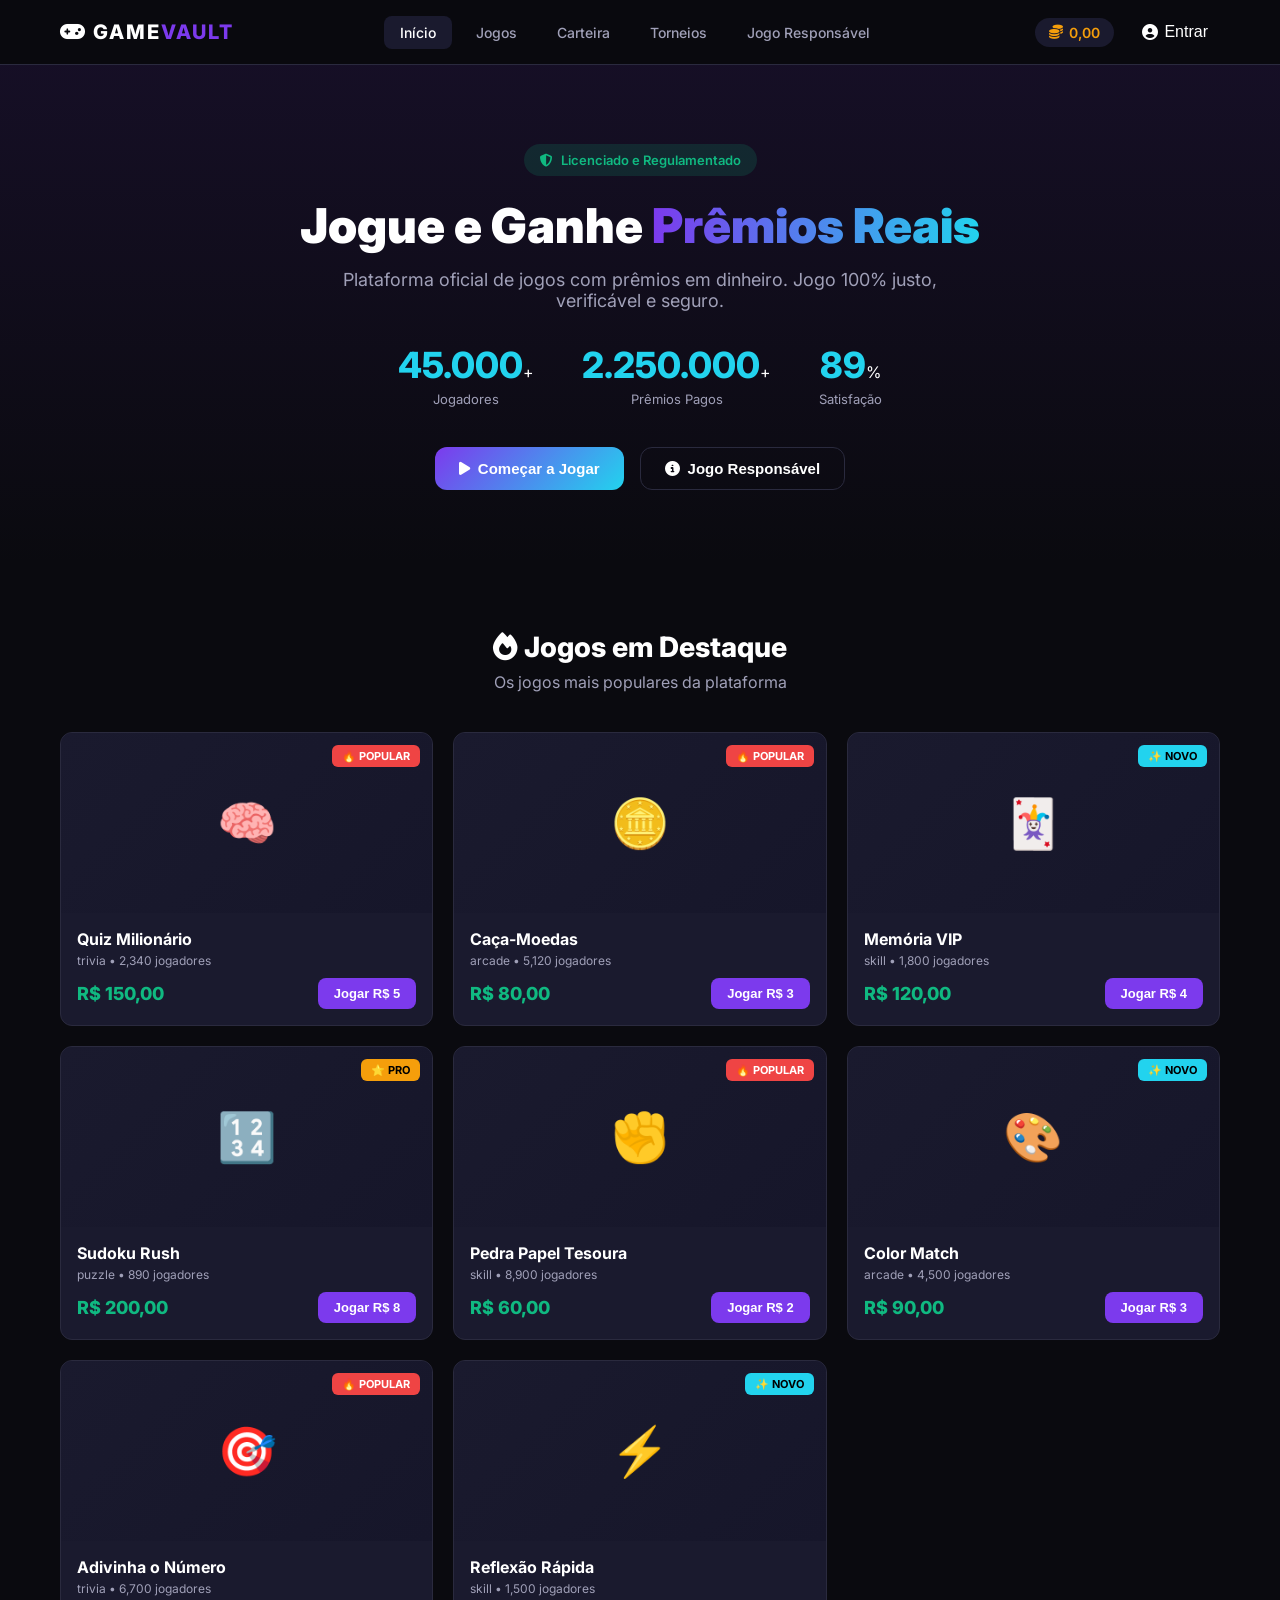
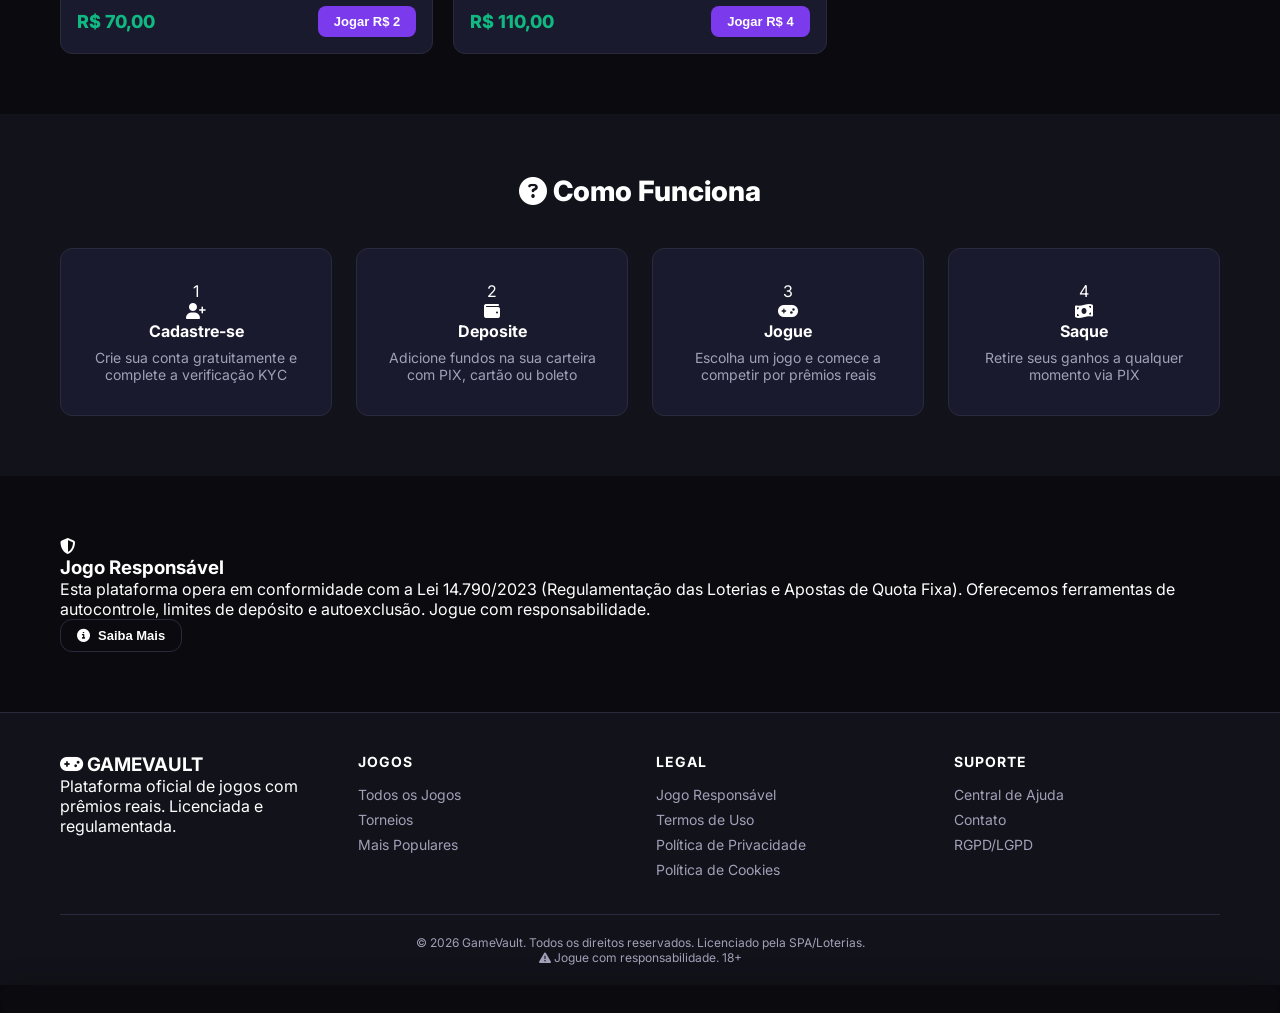
==== index.html @ c3029ac9 "GameVault v1.0.0 - Plataforma de Jogos com Prêmios Reais" ====
<!DOCTYPE html>
<html lang="pt-BR">
<head>
    <meta charset="UTF-8">
    <meta name="viewport" content="width=device-width, initial-scale=1.0">
    <title>GameVault - Plataforma de Jogos com Prêmios Reais</title>
    <link rel="stylesheet" href="styles.css">
    <link href="https://fonts.googleapis.com/css2?family=Inter:wght@300;400;500;600;700;800;900&family=JetBrains+Mono:wght@400;700&display=swap" rel="stylesheet">
    <link rel="stylesheet" href="https://cdnjs.cloudflare.com/ajax/libs/font-awesome/6.5.1/css/all.min.css">
</head>
<body>
    <!-- Preloader -->
    <div id="preloader">
        <div class="loader">
            <div class="loader-ring"></div>
            <div class="loader-text">GAMEVAULT</div>
            <div class="loader-sub">Carregando...</div>
        </div>
    </div>

    <!-- Navbar -->
    <nav id="navbar">
        <div class="nav-container">
            <a href="#" class="logo" onclick="showPage('home')">
                <i class="fas fa-gamepad"></i> GAME<span>VAULT</span>
            </a>
            <div class="nav-links">
                <a href="#" onclick="showPage('home')" class="nav-link active" data-page="home">Início</a>
                <a href="#" onclick="showPage('games')" class="nav-link" data-page="games">Jogos</a>
                <a href="#" onclick="showPage('wallet')" class="nav-link" data-page="wallet">Carteira</a>
                <a href="#" onclick="showPage('tournaments')" class="nav-link" data-page="tournaments">Torneios</a>
                <a href="#" onclick="showPage('responsible')" class="nav-link" data-page="responsible">Jogo Responsável</a>
            </div>
            <div class="nav-actions">
                <div class="balance-display" id="balanceDisplay">
                    <i class="fas fa-coins"></i> <span id="userBalance">0,00</span>
                </div>
                <div class="user-menu">
                    <button class="user-btn" onclick="toggleUserMenu()">
                        <i class="fas fa-user-circle"></i>
                        <span id="userName">Entrar</span>
                    </button>
                    <div class="dropdown" id="userDropdown">
                        <div id="authButtons">
                            <a href="#" onclick="showModal('login')"><i class="fas fa-sign-in-alt"></i> Login</a>
                            <a href="#" onclick="showModal('register')"><i class="fas fa-user-plus"></i> Cadastrar</a>
                        </div>
                        <div id="userActions" style="display:none">
                            <a href="#" onclick="showPage('dashboard')"><i class="fas fa-tachometer-alt"></i> Dashboard</a>
                            <a href="#" onclick="showPage('wallet')"><i class="fas fa-wallet"></i> Carteira</a>
                            <a href="#" onclick="showPage('history')"><i class="fas fa-history"></i> Histórico</a>
                            <a href="#" onclick="showPage('limits')"><i class="fas fa-ban"></i> Meus Limites</a>
                            <a href="#" onclick="logout()"><i class="fas fa-sign-out-alt"></i> Sair</a>
                        </div>
                    </div>
                </div>
            </div>
        </div>
    </nav>

    <!-- Main Content -->
    <main id="mainContent">
        <!-- HOME -->
        <section id="page-home" class="page active">
            <div class="hero">
                <div class="hero-content">
                    <div class="hero-badge"><i class="fas fa-shield-halved"></i> Licenciado e Regulamentado</div>
                    <h1>Jogue e Ganhe <span class="highlight">Prêmios Reais</span></h1>
                    <p>Plataforma oficial de jogos com prêmios em dinheiro. Jogo 100% justo, verificável e seguro.</p>
                    <div class="hero-stats">
                        <div class="stat"><span class="stat-num" data-target="50000">0</span>+<span class="stat-label">Jogadores</span></div>
                        <div class="stat"><span class="stat-num" data-target="2500000">0</span>+<span class="stat-label">Prêmios Pagos</span></div>
                        <div class="stat"><span class="stat-num" data-target="99">0</span>%<span class="stat-label">Satisfação</span></div>
                    </div>
                    <div class="hero-actions">
                        <button class="btn btn-primary" onclick="showPage('games')"><i class="fas fa-play"></i> Começar a Jogar</button>
                        <button class="btn btn-outline" onclick="showPage('responsible')"><i class="fas fa-info-circle"></i> Jogo Responsável</button>
                    </div>
                </div>
            </div>

            <!-- Featured Games -->
            <div class="section">
                <div class="container">
                    <div class="section-header">
                        <h2><i class="fas fa-fire"></i> Jogos em Destaque</h2>
                        <p>Os jogos mais populares da plataforma</p>
                    </div>
                    <div class="games-grid" id="featuredGames"></div>
                </div>
            </div>

            <!-- How it Works -->
            <div class="section section-dark">
                <div class="container">
                    <div class="section-header">
                        <h2><i class="fas fa-question-circle"></i> Como Funciona</h2>
                    </div>
                    <div class="steps-grid">
                        <div class="step-card">
                            <div class="step-num">1</div>
                            <i class="fas fa-user-plus"></i>
                            <h3>Cadastre-se</h3>
                            <p>Crie sua conta gratuitamente e complete a verificação KYC</p>
                        </div>
                        <div class="step-card">
                            <div class="step-num">2</div>
                            <i class="fas fa-wallet"></i>
                            <h3>Deposite</h3>
                            <p>Adicione fundos na sua carteira com PIX, cartão ou boleto</p>
                        </div>
                        <div class="step-card">
                            <div class="step-num">3</div>
                            <i class="fas fa-gamepad"></i>
                            <h3>Jogue</h3>
                            <p>Escolha um jogo e comece a competir por prêmios reais</p>
                        </div>
                        <div class="step-card">
                            <div class="step-num">4</div>
                            <i class="fas fa-money-bill-wave"></i>
                            <h3>Saque</h3>
                            <p>Retire seus ganhos a qualquer momento via PIX</p>
                        </div>
                    </div>
                </div>
            </div>

            <!-- Responsible Gaming Banner -->
            <div class="section">
                <div class="container">
                    <div class="responsible-banner">
                        <div class="rb-icon"><i class="fas fa-shield-halved"></i></div>
                        <div class="rb-content">
                            <h3>Jogo Responsável</h3>
                            <p>Esta plataforma opera em conformidade com a Lei 14.790/2023 (Regulamentação das Loterias e Apostas de Quota Fixa). Oferecemos ferramentas de autocontrole, limites de depósito e autoexclusão. Jogue com responsabilidade.</p>
                            <button class="btn btn-outline btn-sm" onclick="showPage('responsible')"><i class="fas fa-info-circle"></i> Saiba Mais</button>
                        </div>
                    </div>
                </div>
            </div>
        </section>

        <!-- GAMES PAGE -->
        <section id="page-games" class="page">
            <div class="container">
                <div class="page-header">
                    <h1><i class="fas fa-gamepad"></i> Jogos Disponíveis</h1>
                    <p>Escolha seu jogo e comece a competir</p>
                </div>
                <div class="games-filters">
                    <button class="filter-btn active" onclick="filterGames('all')">Todos</button>
                    <button class="filter-btn" onclick="filterGames('skill')">Habilidade</button>
                    <button class="filter-btn" onclick="filterGames('trivia')">Quiz</button>
                    <button class="filter-btn" onclick="filterGames('puzzle')">Puzzle</button>
                    <button class="filter-btn" onclick="filterGames('arcade')">Arcade</button>
                </div>
                <div class="games-grid" id="allGames"></div>
            </div>
        </section>

        <!-- GAME PLAY -->
        <section id="page-play" class="page">
            <div class="container" id="gamePlayArea"></div>
        </section>

        <!-- WALLET -->
        <section id="page-wallet" class="page">
            <div class="container">
                <div class="page-header">
                    <h1><i class="fas fa-wallet"></i> Minha Carteira</h1>
                </div>
                <div class="wallet-layout">
                    <div class="wallet-main">
                        <div class="wallet-balance-card">
                            <h3>Saldo Disponível</h3>
                            <div class="balance-big">R$ <span id="walletBalance">0,00</span></div>
                            <div class="wallet-actions">
                                <button class="btn btn-primary" onclick="showModal('deposit')"><i class="fas fa-plus"></i> Depositar</button>
                                <button class="btn btn-outline" onclick="showModal('withdraw')"><i class="fas fa-minus"></i> Sacar</button>
                            </div>
                        </div>
                        <div class="wallet-history">
                            <h3>Últimas Transações</h3>
                            <div id="transactionList"></div>
                        </div>
                    </div>
                    <div class="wallet-sidebar">
                        <div class="limits-card">
                            <h3><i class="fas fa-shield-halved"></i> Limites Responsáveis</h3>
                            <div class="limit-item">
                                <span>Depósito Diário</span>
                                <span id="dailyLimit">R$ 500,00</span>
                            </div>
                            <div class="limit-item">
                                <span>Depósito Semanal</span>
                                <span id="weeklyLimit">R$ 2.000,00</span>
                            </div>
                            <div class="limit-item">
                                <span>Aposta Máxima</span>
                                <span id="maxBet">R$ 100,00</span>
                            </div>
                            <button class="btn btn-outline btn-sm btn-full" onclick="showPage('limits')">Alterar Limites</button>
                        </div>
                        <div class="kyc-card">
                            <h3><i class="fas fa-id-card"></i> Verificação KYC</h3>
                            <p>Complete a verificação para sacar ganhos.</p>
                            <div class="kyc-status" id="kycStatus">
                                <span class="status-pending"><i class="fas fa-clock"></i> Pendente</span>
                            </div>
                            <button class="btn btn-primary btn-sm btn-full" onclick="showModal('kyc')">Verificar Agora</button>
                        </div>
                    </div>
                </div>
            </div>
        </section>

        <!-- TOURNAMENTS -->
        <section id="page-tournaments" class="page">
            <div class="container">
                <div class="page-header">
                    <h1><i class="fas fa-trophy"></i> Torneios</h1>
                    <p>Compete por prêmios maiores</p>
                </div>
                <div class="tournaments-grid" id="tournamentsList"></div>
            </div>
        </section>

        <!-- RESPONSIBLE GAMING -->
        <section id="page-responsible" class="page">
            <div class="container">
                <div class="page-header">
                    <h1><i class="fas fa-shield-halved"></i> Jogo Responsável</h1>
                </div>
                <div class="responsible-content">
                    <div class="rg-section">
                        <h2><i class="fas fa-exclamation-triangle"></i> Aviso Importante</h2>
                        <p>Jogos de azar envolvem risco financeiro. Jogue apenas com dinheiro que você pode perder. Estabeleça limites antes de começar.</p>
                    </div>
                    <div class="rg-grid">
                        <div class="rg-card">
                            <i class="fas fa-clock"></i>
                            <h3>Limites de Tempo</h3>
                            <p>Defina quanto tempo pode jogar por sessão. A plataforma avisa quando o limite é atingido.</p>
                        </div>
                        <div class="rg-card">
                            <i class="fas fa-money-bill-wave"></i>
                            <h3>Limites Financeiros</h3>
                            <p>Defina limites de depósito diário, semanal e mensal. Não é possível ultrapassar os limites definidos.</p>
                        </div>
                        <div class="rg-card">
                            <i class="fas fa-ban"></i>
                            <h3>Autoexclusão</h3>
                            <p>Você pode se autoexcluir por 24h, 7 dias ou 30 dias. Durante o período, não é possível acessar jogos.</p>
                        </div>
                        <div class="rg-card">
                            <i class="fas fa-headset"></i>
                            <h3>Suporte</h3>
                            <p>Em caso de problema com jogo, entre em contato com o suporte ou busque ajuda profissional.</p>
                        </div>
                    </div>
                    <div class="rg-section">
                        <h2><i class="fas fa-gavel"></i> Regulamentação</h2>
                        <p>Esta plataforma opera em conformidade com a Lei nº 14.790/2023, que regulamenta as loterias e as apostas de quota fixa no Brasil. Todos os jogos são auditados por empresas independentes para garantir fairness.</p>
                        <ul class="rg-list">
                            <li><i class="fas fa-check"></i> Licenciada pela SPA/Loterias</li>
                            <li><i class="fas fa-check"></i> Auditoria independente de RNG</li>
                            <li><i class="fas fa-check"></i> Proteção de dados (LGPD)</li>
                            <li><i class="fas fa-check"></i> Verificação de idade (18+)</li>
                            <li><i class="fas fa-check"></i> KYC obrigatório para saques</li>
                        </ul>
                    </div>
                    <div class="rg-section">
                        <h2><i class="fas fa-phone"></i> Ajuda</h2>
                        <p>Se você ou alguém que conhece tem problemas com jogo, procure ajuda:</p>
                        <ul class="rg-list">
                            <li><i class="fas fa-phone"></i> CVV - Centro de Valorização da Vida: 188</li>
                            <li><i class="fas fa-phone"></i> SOS Dependência Química: (11) 3053-0533</li>
                            <li><i class="fas fa-envelope"></i> suporte@gamevault.com</li>
                        </ul>
                    </div>
                </div>
            </div>
        </section>

        <!-- DASHBOARD -->
        <section id="page-dashboard" class="page">
            <div class="container">
                <div class="page-header">
                    <h1><i class="fas fa-tachometer-alt"></i> Meu Painel</h1>
                </div>
                <div class="dashboard-grid" id="dashboardContent"></div>
            </div>
        </section>

        <!-- HISTORY -->
        <section id="page-history" class="page">
            <div class="container">
                <div class="page-header">
                    <h1><i class="fas fa-history"></i> Histórico</h1>
                </div>
                <div id="historyList"></div>
            </div>
        </section>

        <!-- LIMITS -->
        <section id="page-limits" class="page">
            <div class="container">
                <div class="page-header">
                    <h1><i class="fas fa-ban"></i> Meus Limites</h1>
                </div>
                <div class="limits-form" id="limitsForm"></div>
            </div>
        </section>
    </main>

    <!-- Footer -->
    <footer>
        <div class="container">
            <div class="footer-grid">
                <div class="footer-col">
                    <h3><i class="fas fa-gamepad"></i> GAMEVAULT</h3>
                    <p>Plataforma oficial de jogos com prêmios reais. Licenciada e regulamentada.</p>
                </div>
                <div class="footer-col">
                    <h4>Jogos</h4>
                    <a href="#" onclick="showPage('games')">Todos os Jogos</a>
                    <a href="#" onclick="showPage('tournaments')">Torneios</a>
                    <a href="#" onclick="showPage('games')">Mais Populares</a>
                </div>
                <div class="footer-col">
                    <h4>Legal</h4>
                    <a href="#" onclick="showPage('responsible')">Jogo Responsável</a>
                    <a href="#">Termos de Uso</a>
                    <a href="#">Política de Privacidade</a>
                    <a href="#">Política de Cookies</a>
                </div>
                <div class="footer-col">
                    <h4>Suporte</h4>
                    <a href="#">Central de Ajuda</a>
                    <a href="#">Contato</a>
                    <a href="#">RGPD/LGPD</a>
                </div>
            </div>
            <div class="footer-bottom">
                <p>© 2026 GameVault. Todos os direitos reservados. Licenciado pela SPA/Loterias.</p>
                <p class="footer-warning"><i class="fas fa-exclamation-triangle"></i> Jogue com responsabilidade. 18+</p>
            </div>
        </div>
    </footer>

    <!-- Modals -->
    <div class="modal-overlay" id="modalOverlay" onclick="closeModal()">
        <div class="modal" onclick="event.stopPropagation()">
            <button class="modal-close" onclick="closeModal()"><i class="fas fa-times"></i></button>
            <div id="modalContent"></div>
        </div>
    </div>

    <!-- Toast -->
    <div id="toast" class="toast"></div>

    <script src="app.js"></script>
</body>
</html>
---- styles.css ----
/* GameVault - Dark Gaming Theme */
:root {
    --bg-primary: #0a0a0f;
    --bg-secondary: #12121a;
    --bg-card: #1a1a2e;
    --bg-input: #16162a;
    --text-primary: #ffffff;
    --text-secondary: #a0a0b8;
    --accent-purple: #7c3aed;
    --accent-cyan: #22d3ee;
    --accent-green: #10b981;
    --accent-red: #ef4444;
    --accent-gold: #f59e0b;
    --border: #2a2a3e;
    --radius: 12px;
    --shadow: 0 8px 32px rgba(0,0,0,0.4);
}
* { margin:0; padding:0; box-sizing:border-box; }
body { font-family:'Inter',sans-serif; background:var(--bg-primary); color:var(--text-primary); overflow-x:hidden; }
a { color:var(--accent-cyan); text-decoration:none; }
.container { max-width:1200px; margin:0 auto; padding:0 20px; }
/* Preloader */
#preloader { position:fixed; inset:0; z-index:9999; background:var(--bg-primary); display:flex; align-items:center; justify-content:center; transition:opacity 0.5s; }
#preloader.hidden { opacity:0; pointer-events:none; }
.loader { text-align:center; }
.loader-ring { width:60px; height:60px; border:3px solid var(--border); border-top-color:var(--accent-purple); border-radius:50%; animation:spin 1s linear infinite; margin:0 auto 20px; }
@keyframes spin { to { transform:rotate(360deg); } }
.loader-text { font-size:28px; font-weight:800; letter-spacing:4px; background:linear-gradient(90deg,var(--accent-purple),var(--accent-cyan)); -webkit-background-clip:text; -webkit-text-fill-color:transparent; }
.loader-sub { color:var(--text-secondary); margin-top:8px; font-size:14px; }
/* Navbar */
#navbar { position:fixed; top:0; left:0; right:0; z-index:100; background:rgba(10,10,15,0.95); backdrop-filter:blur(20px); border-bottom:1px solid var(--border); }
.nav-container { max-width:1200px; margin:0 auto; padding:0 20px; display:flex; align-items:center; justify-content:space-between; height:64px; }
.logo { font-size:20px; font-weight:800; color:var(--text-primary); letter-spacing:2px; }
.logo span { color:var(--accent-purple); }
.nav-links { display:flex; gap:8px; }
.nav-link { padding:8px 16px; border-radius:8px; color:var(--text-secondary); font-size:14px; font-weight:500; transition:all 0.3s; }
.nav-link:hover, .nav-link.active { color:var(--text-primary); background:var(--bg-card); }
.nav-actions { display:flex; align-items:center; gap:16px; }
.balance-display { display:flex; align-items:center; gap:6px; padding:6px 14px; background:var(--bg-card); border-radius:20px; font-size:14px; font-weight:600; color:var(--accent-gold); }
.user-menu { position:relative; }
.user-btn { background:none; border:none; color:var(--text-primary); font-size:16px; display:flex; align-items:center; gap:6px; cursor:pointer; padding:6px 12px; border-radius:8px; transition:background 0.3s; }
.user-btn:hover { background:var(--bg-card); }
.dropdown { position:absolute; top:100%; right:0; min-width:200px; background:var(--bg-card); border:1px solid var(--border); border-radius:var(--radius); margin-top:8px; display:none; box-shadow:var(--shadow); }
.dropdown.open { display:block; }
.dropdown a { display:flex; align-items:center; gap:10px; padding:12px 16px; color:var(--text-secondary); font-size:14px; transition:all 0.2s; }
.dropdown a:hover { background:var(--bg-input); color:var(--text-primary); }
/* Pages */
main { padding-top:64px; min-height:100vh; }
.page { display:none; }
.page.active { display:block; animation:fadeIn 0.4s; }
@keyframes fadeIn { from { opacity:0; transform:translateY(10px); } to { opacity:1; transform:translateY(0); } }
/* Hero */
.hero { padding:80px 20px; text-align:center; background:linear-gradient(180deg,rgba(124,58,237,0.1) 0%,transparent 100%); }
.hero-badge { display:inline-flex; align-items:center; gap:8px; padding:8px 16px; background:rgba(16,185,129,0.15); color:var(--accent-green); border-radius:20px; font-size:13px; font-weight:600; margin-bottom:24px; }
.hero h1 { font-size:48px; font-weight:900; line-height:1.1; margin-bottom:16px; }
.hero .highlight { background:linear-gradient(90deg,var(--accent-purple),var(--accent-cyan)); -webkit-background-clip:text; -webkit-text-fill-color:transparent; }
.hero p { font-size:18px; color:var(--text-secondary); max-width:600px; margin:0 auto 32px; }
.hero-stats { display:flex; justify-content:center; gap:48px; margin-bottom:40px; }
.stat { text-align:center; }
.stat-num { font-size:36px; font-weight:800; color:var(--accent-cyan); }
.stat-label { display:block; font-size:13px; color:var(--text-secondary); margin-top:4px; }
.hero-actions { display:flex; gap:16px; justify-content:center; }
/* Buttons */
.btn { padding:12px 24px; border-radius:var(--radius); font-size:15px; font-weight:600; border:none; cursor:pointer; display:inline-flex; align-items:center; gap:8px; transition:all 0.3s; }
.btn-primary { background:linear-gradient(135deg,var(--accent-purple),var(--accent-cyan)); color:#fff; }
.btn-primary:hover { transform:translateY(-2px); box-shadow:0 8px 24px rgba(124,58,237,0.4); }
.btn-outline { background:transparent; color:var(--text-primary); border:1px solid var(--border); }
.btn-outline:hover { border-color:var(--accent-purple); background:rgba(124,58,237,0.1); }
.btn-success { background:var(--accent-green); color:#fff; }
.btn-danger { background:var(--accent-red); color:#fff; }
.btn-sm { padding:8px 16px; font-size:13px; }
/* Sections */
.section { padding:60px 0; }
.section-dark { background:var(--bg-secondary); }
.section-header { text-align:center; margin-bottom:40px; }
.section-header h2 { font-size:28px; font-weight:800; margin-bottom:8px; }
.section-header p { color:var(--text-secondary); }
/* Game Cards */
.games-grid { display:grid; grid-template-columns:repeat(auto-fill,minmax(280px,1fr)); gap:20px; }
.game-card { background:var(--bg-card); border-radius:var(--radius); overflow:hidden; border:1px solid var(--border); transition:all 0.3s; cursor:pointer; }
.game-card:hover { transform:translateY(-4px); border-color:var(--accent-purple); box-shadow:0 12px 32px rgba(124,58,237,0.2); }
.game-thumb { height:180px; background:linear-gradient(135deg,var(--bg-card),var(--bg-input)); display:flex; align-items:center; justify-content:center; font-size:48px; position:relative; }
.game-badge { position:absolute; top:12px; right:12px; padding:4px 10px; border-radius:6px; font-size:11px; font-weight:700; text-transform:uppercase; }
.badge-hot { background:var(--accent-red); color:#fff; }
.badge-new { background:var(--accent-cyan); color:#000; }
.badge-pro { background:var(--accent-gold); color:#000; }
.game-info { padding:16px; }
.game-info h3 { font-size:16px; font-weight:700; margin-bottom:4px; }
.game-info .game-cat { font-size:12px; color:var(--text-secondary); margin-bottom:10px; }
.game-meta { display:flex; justify-content:space-between; align-items:center; }
.game-prize { font-size:18px; font-weight:800; color:var(--accent-green); }
.game-play { padding:8px 16px; border-radius:8px; background:var(--accent-purple); color:#fff; font-size:13px; font-weight:600; border:none; cursor:pointer; }
/* Steps */
.steps-grid { display:grid; grid-template-columns:repeat(auto-fit,minmax(220px,1fr)); gap:24px; }
.step-card { text-align:center; padding:32px 20px; background:var(--bg-card); border-radius:var(--radius); border:1px solid var(--border); }
.step-icon { width:64px; height:64px; border-radius:50%; background:linear-gradient(135deg,var(--accent-purple),var(--accent-cyan)); display:flex; align-items:center; justify-content:center; font-size:24px; margin:0 auto 16px; color:#fff; }
.step-card h3 { font-size:16px; margin-bottom:8px; }
.step-card p { font-size:14px; color:var(--text-secondary); }
/* Wallet */
.wallet-grid { display:grid; grid-template-columns:repeat(auto-fit,minmax(300px,1fr)); gap:24px; }
.wallet-card { background:var(--bg-card); border:1px solid var(--border); border-radius:var(--radius); padding:24px; }
.wallet-card h3 { font-size:18px; font-weight:700; margin-bottom:16px; display:flex; align-items:center; gap:8px; }
.wallet-card h3 i { color:var(--accent-purple); }
.balance-big { font-size:48px; font-weight:900; background:linear-gradient(90deg,var(--accent-gold),var(--accent-green)); -webkit-background-clip:text; -webkit-text-fill-color:transparent; }
.balance-label { font-size:13px; color:var(--text-secondary); margin-top:4px; }
.input-group { margin-bottom:16px; }
.input-group label { display:block; font-size:13px; font-weight:600; margin-bottom:6px; color:var(--text-secondary); }
.input-group input, .input-group select, .input-group textarea { width:100%; padding:12px 16px; background:var(--bg-input); border:1px solid var(--border); border-radius:8px; color:var(--text-primary); font-size:14px; font-family:inherit; }
.input-group input:focus, .input-group select:focus { outline:none; border-color:var(--accent-purple); }
/* Tables */
.table-wrap { overflow-x:auto; }
table { width:100%; border-collapse:collapse; }
th, td { padding:12px 16px; text-align:left; border-bottom:1px solid var(--border); font-size:14px; }
th { color:var(--text-secondary); font-weight:600; font-size:12px; text-transform:uppercase; letter-spacing:1px; }
/* Game Play */
.game-play-area { padding:40px 20px; text-align:center; }
.game-play-area h2 { font-size:24px; margin-bottom:8px; }
.game-play-area .prize-display { font-size:32px; font-weight:900; color:var(--accent-green); margin-bottom:32px; }
.quiz-option { display:block; width:100%; max-width:500px; margin:10px auto; padding:16px; background:var(--bg-card); border:2px solid var(--border); border-radius:var(--radius); color:var(--text-primary); font-size:15px; cursor:pointer; transition:all 0.3s; text-align:left; }
.quiz-option:hover { border-color:var(--accent-purple); background:rgba(124,58,237,0.1); }
.quiz-option.correct { border-color:var(--accent-green); background:rgba(16,185,129,0.15); }
.quiz-option.wrong { border-color:var(--accent-red); background:rgba(239,68,68,0.15); }
/* Tournaments */
.tournament-card { background:var(--bg-card); border:1px solid var(--border); border-radius:var(--radius); padding:24px; margin-bottom:16px; display:flex; justify-content:space-between; align-items:center; flex-wrap:wrap; gap:16px; }
.tournament-info h3 { font-size:18px; margin-bottom:4px; }
.tournament-meta { display:flex; gap:20px; font-size:13px; color:var(--text-secondary); }
.tournament-meta span { display:flex; align-items:center; gap:6px; }
.tournament-prize { text-align:right; }
.tournament-prize .amount { font-size:24px; font-weight:800; color:var(--accent-gold); }
/* Responsible Gaming */
.info-card { background:var(--bg-card); border:1px solid var(--border); border-radius:var(--radius); padding:24px; margin-bottom:16px; }
.info-card h3 { font-size:18px; margin-bottom:8px; display:flex; align-items:center; gap:8px; }
.info-card p { font-size:14px; color:var(--text-secondary); line-height:1.6; }
.limit-row { display:flex; justify-content:space-between; align-items:center; padding:12px 0; border-bottom:1px solid var(--border); }
.limit-row:last-child { border-bottom:none; }
/* Tabs */
.tab-bar { display:flex; gap:4px; margin-bottom:24px; background:var(--bg-card); border-radius:var(--radius); padding:4px; }
.tab-btn { padding:10px 20px; border-radius:8px; border:none; background:none; color:var(--text-secondary); font-size:14px; font-weight:500; cursor:pointer; transition:all 0.2s; }
.tab-btn.active { background:var(--accent-purple); color:#fff; }
/* Footer */
footer { background:var(--bg-secondary); border-top:1px solid var(--border); padding:40px 0 20px; }
.footer-grid { display:grid; grid-template-columns:repeat(auto-fit,minmax(200px,1fr)); gap:32px; margin-bottom:32px; }
.footer-col h4 { font-size:14px; font-weight:700; margin-bottom:12px; text-transform:uppercase; letter-spacing:1px; }
.footer-col a { display:block; font-size:14px; color:var(--text-secondary); padding:4px 0; }
.footer-col a:hover { color:var(--text-primary); }
.footer-bottom { text-align:center; padding-top:20px; border-top:1px solid var(--border); font-size:12px; color:var(--text-secondary); }
.age-badge { display:inline-flex; align-items:center; gap:6px; padding:6px 14px; border:2px solid var(--accent-red); border-radius:6px; color:var(--accent-red); font-weight:800; font-size:14px; margin-bottom:8px; }
/* Modal */
.modal-overlay { position:fixed; inset:0; z-index:200; background:rgba(0,0,0,0.7); display:flex; align-items:center; justify-content:center; display:none; padding:20px; }
.modal-overlay.open { display:flex; }
.modal { background:var(--bg-card); border:1px solid var(--border); border-radius:var(--radius); padding:32px; width:100%; max-width:420px; position:relative; }
.modal h2 { font-size:22px; font-weight:800; margin-bottom:24px; text-align:center; }
.modal-close { position:absolute; top:16px; right:16px; background:none; border:none; color:var(--text-secondary); font-size:20px; cursor:pointer; }
.modal .btn { width:100%; justify-content:center; }
.modal .alt-action { text-align:center; margin-top:16px; font-size:14px; color:var(--text-secondary); }
/* Toast */
.toast-container { position:fixed; bottom:24px; right:24px; z-index:300; display:flex; flex-direction:column; gap:8px; }
.toast { padding:14px 20px; border-radius:var(--radius); font-size:14px; font-weight:500; color:#fff; box-shadow:var(--shadow); animation:slideIn 0.3s; }
.toast-success { background:var(--accent-green); }
.toast-error { background:var(--accent-red); }
.toast-info { background:var(--accent-purple); }
@keyframes slideIn { from { transform:translateX(100%); opacity:0; } to { transform:translateX(0); opacity:1; } }
/* KYC */
.kyc-status { display:flex; align-items:center; gap:12px; padding:16px; border-radius:var(--radius); margin-bottom:16px; }
.kyc-pending { background:rgba(245,158,11,0.15); border:1px solid var(--accent-gold); }
.kyc-approved { background:rgba(16,185,129,0.15); border:1px solid var(--accent-green); }
/* Dashboard */
.dash-stats { display:grid; grid-template-columns:repeat(auto-fit,minmax(200px,1fr)); gap:16px; margin-bottom:32px; }
.dash-stat { background:var(--bg-card); border:1px solid var(--border); border-radius:var(--radius); padding:20px; }
.dash-stat .label { font-size:13px; color:var(--text-secondary); }
.dash-stat .value { font-size:28px; font-weight:800; margin-top:4px; }
/* History item */
.history-item { display:flex; justify-content:space-between; align-items:center; padding:14px 0; border-bottom:1px solid var(--border); }
.history-item .left { display:flex; align-items:center; gap:12px; }
.history-item .icon { width:40px; height:40px; border-radius:10px; display:flex; align-items:center; justify-content:center; font-size:16px; }
.history-item .name { font-size:14px; font-weight:600; }
.history-item .date { font-size:12px; color:var(--text-secondary); }
.history-item .amount { font-weight:700; font-size:15px; }
.amount-pos { color:var(--accent-green); }
.amount-neg { color:var(--accent-red); }
/* Filter bar */
.filter-bar { display:flex; gap:8px; flex-wrap:wrap; margin-bottom:24px; }
.filter-btn { padding:8px 16px; border-radius:8px; border:1px solid var(--border); background:none; color:var(--text-secondary); font-size:13px; cursor:pointer; transition:all 0.2s; }
.filter-btn.active { background:var(--accent-purple); color:#fff; border-color:var(--accent-purple); }
/* Empty state */
.empty-state { text-align:center; padding:60px 20px; color:var(--text-secondary); }
.empty-state i { font-size:48px; margin-bottom:16px; opacity:0.3; }
/* Mobile nav */
.mobile-nav { display:none; position:fixed; bottom:0; left:0; right:0; z-index:100; background:rgba(10,10,15,0.98); border-top:1px solid var(--border); padding:8px 0; }
.mobile-nav .nav-items { display:flex; justify-content:space-around; }
.mobile-nav a { color:var(--text-secondary); font-size:10px; display:flex; flex-direction:column; align-items:center; gap:4px; padding:4px 12px; }
.mobile-nav a.active { color:var(--accent-purple); }
.mobile-nav a i { font-size:18px; }
/* Self-exclusion */
.exclusion-options { display:grid; grid-template-columns:repeat(auto-fit,minmax(200px,1fr)); gap:12px; margin-top:16px; }
.exclusion-btn { padding:20px; border-radius:var(--radius); border:2px solid var(--border); background:var(--bg-input); color:var(--text-primary); cursor:pointer; text-align:center; transition:all 0.3s; }
.exclusion-btn:hover { border-color:var(--accent-red); }
.exclusion-btn .period { font-size:20px; font-weight:800; display:block; margin-bottom:4px; }
.exclusion-btn .desc { font-size:12px; color:var(--text-secondary); }
/* Responsive */
@media(max-width:768px) {
    .nav-links { display:none; }
    .mobile-nav { display:block; }
    .hero h1 { font-size:32px; }
    .hero-stats { gap:24px; }
    .stat-num { font-size:24px; }
    .tournament-card { flex-direction:column; text-align:center; }
    .wallet-grid { grid-template-columns:1fr; }
}
/* Scrollbar */
::-webkit-scrollbar { width:6px; }
::-webkit-scrollbar-track { background:var(--bg-primary); }
::-webkit-scrollbar-thumb { background:var(--border); border-radius:3px; }
::-webkit-scrollbar-thumb:hover { background:var(--accent-purple); }
/* Reality check overlay */
.reality-check-overlay { position:fixed; inset:0; z-index:250; background:rgba(0,0,0,0.9); display:flex; align-items:center; justify-content:center; }
.reality-check-box { background:var(--bg-card); border:1px solid var(--accent-gold); border-radius:var(--radius); padding:40px; text-align:center; max-width:400px; }
.reality-check-box h2 { margin-bottom:16px; }
.reality-check-box .session-time { font-size:36px; font-weight:800; color:var(--accent-gold); margin:16px 0; }
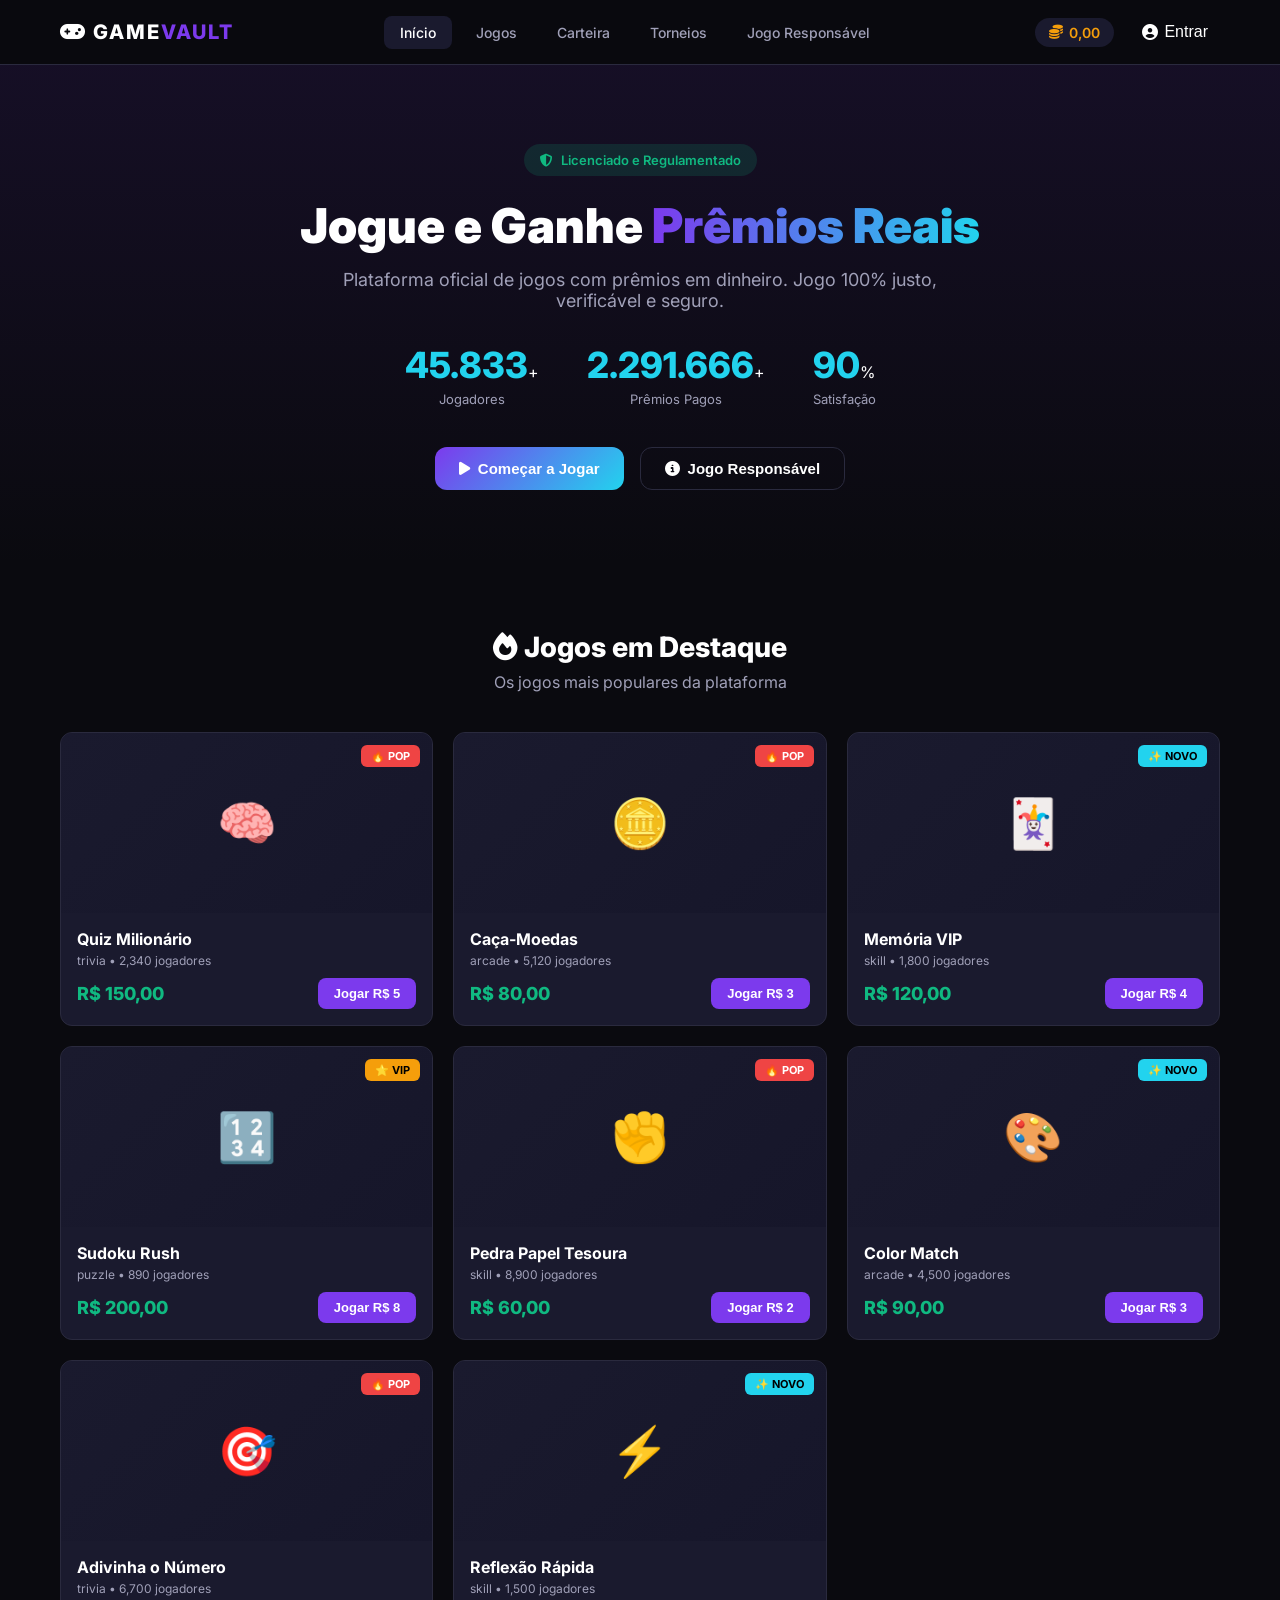
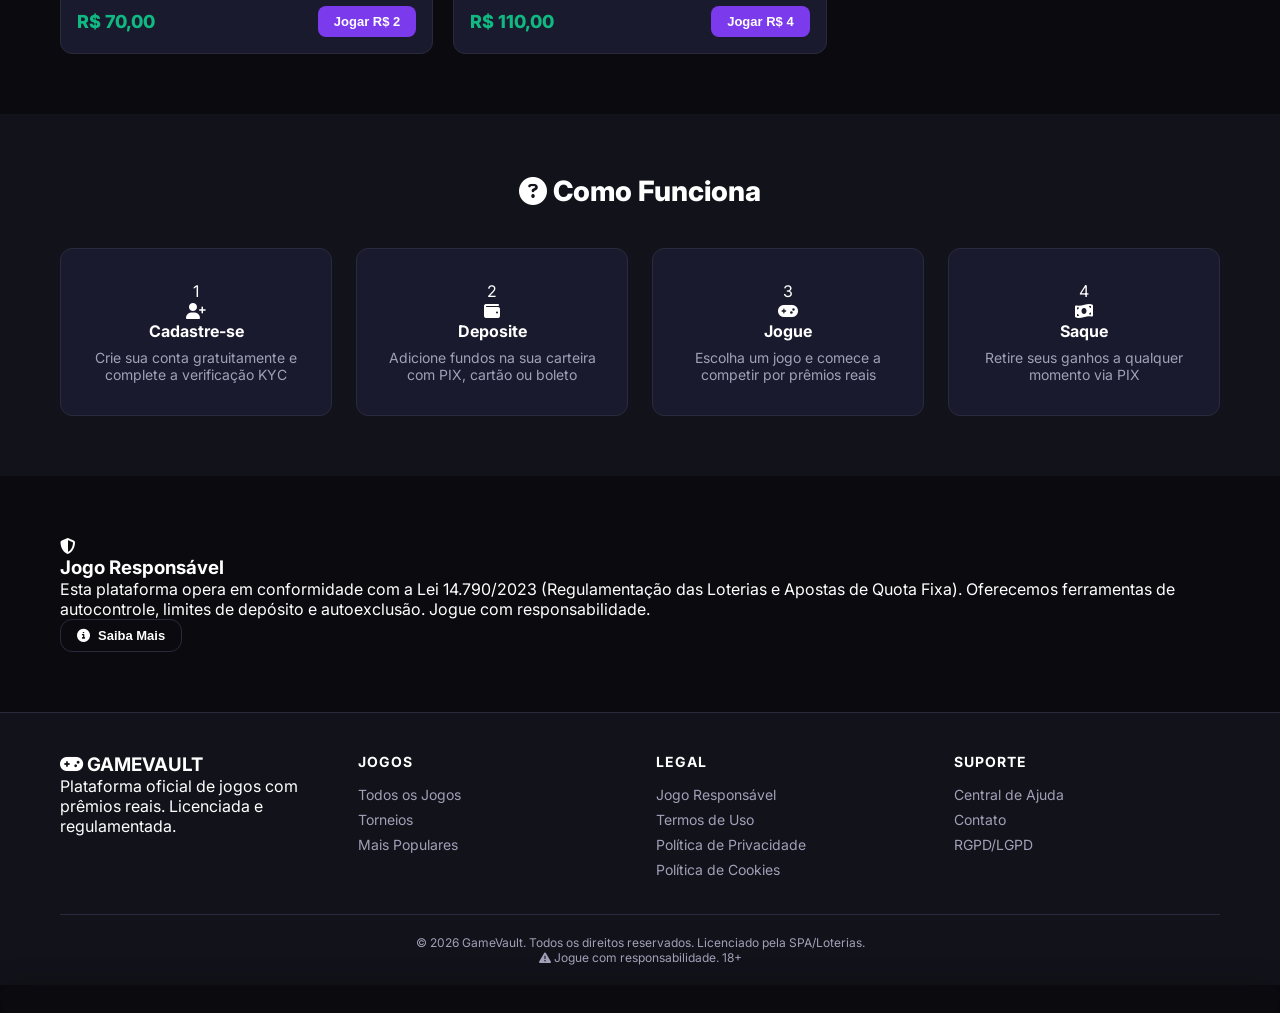
==== commit cb999f53: "v5.0.1 - Cache bust for GitHub Pages" ====
--- a/index.html
+++ b/index.html
@@ -4,7 +4,7 @@
     <meta charset="UTF-8">
     <meta name="viewport" content="width=device-width, initial-scale=1.0">
     <title>GameVault - Plataforma de Jogos com Prêmios Reais</title>
-    <link rel="stylesheet" href="styles.css">
+    <link rel="stylesheet" href="styles.css?v=5.0.0">
     <link href="https://fonts.googleapis.com/css2?family=Inter:wght@300;400;500;600;700;800;900&family=JetBrains+Mono:wght@400;700&display=swap" rel="stylesheet">
     <link rel="stylesheet" href="https://cdnjs.cloudflare.com/ajax/libs/font-awesome/6.5.1/css/all.min.css">
 </head>
@@ -359,6 +359,6 @@
     <!-- Toast -->
     <div id="toast" class="toast"></div>
 
-    <script src="app.js"></script>
+    <script src="app.js?v=5.0.0"></script>
 </body>
 </html>
